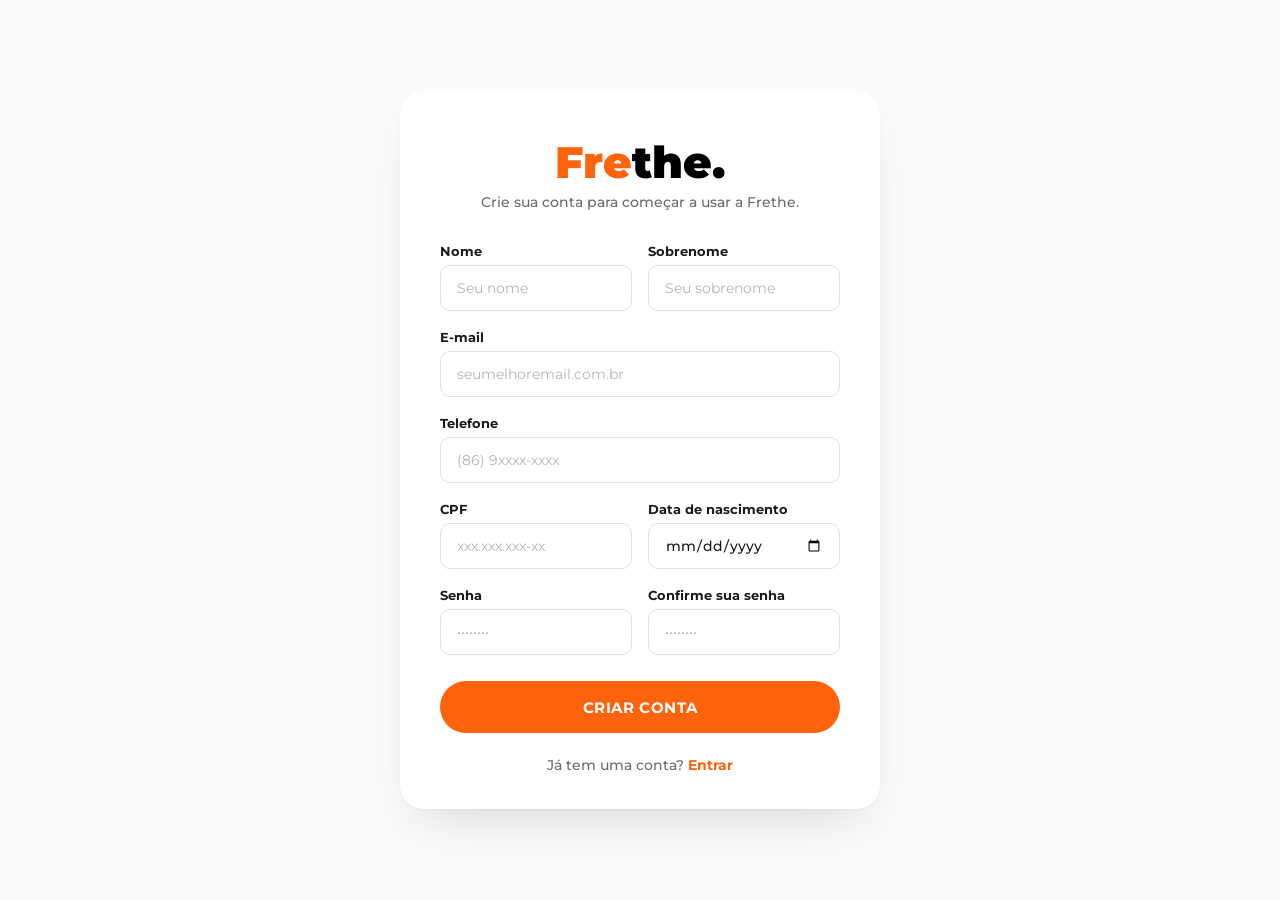
==== cadastrocli.html @ cb432bbd "Add files via upload" ====
<!DOCTYPE html>
<html lang="pt-BR">
<head>
    <meta charset="UTF-8">
    <meta http-equiv="X-UA-Compatible" content="IE=edge">
    <meta name="viewport" content="width=device-width, initial-scale=1.0">
    <link rel="preconnect" href="https://fonts.googleapis.com">
    <link rel="preconnect" href="https://fonts.gstatic.com" crossorigin>
    <link href="https://fonts.googleapis.com/css2?family=Montserrat:ital,wght@0,500;0,600;0,700;0,800;1,100;1,400;1,500;1,600;1,800;1,900&display=swap" rel="stylesheet">
    <link rel="stylesheet" href="cadastrocli.css">
    <title>Cadastro — Frethe.</title>
</head>
<body>
    <div class="container">
        <div class="card">
            <h2 class="title">Fre<span>the.</span></h2>
            <p class="subtitle">Crie sua conta para começar a usar a Frethe.</p>

            <form class="form">
                <div class="grid-2">
                    <div class="field">
                        <label for="nome">Nome</label>
                        <input class="campo" id="nome" name="nome" type="text" placeholder="Seu nome" required>
                    </div>
                    <div class="field">
                        <label for="sobrenome">Sobrenome</label>
                        <input class="campo" id="sobrenome" name="sobrenome" type="text" placeholder="Seu sobrenome" required>
                    </div>
                </div>

                <div class="field">
                    <label for="email">E-mail</label>
                    <input class="campo" id="email" name="email" type="email" placeholder="seumelhoremail.com.br" required>
                </div>

                <div class="field">
                    <label for="telefone">Telefone</label>
                    <input class="campo" id="telefone" name="telefone" type="tel" placeholder="(86) 9xxxx-xxxx" required>
                </div>

                <div class="grid-2">
                    <div class="field">
                        <label for="cpf">CPF</label>
                        <input class="campo" id="cpf" name="cpf" type="text" placeholder="xxx.xxx.xxx-xx" maxlength="14" required>
                    </div>
                    <div class="field">
                        <label for="nascimento">Data de nascimento</label>
                        <input class="campo" id="nascimento" name="nascimento" type="date" required>
                    </div>
                </div>

                <div class="grid-2">
                    <div class="field">
                        <label for="senha">Senha</label>
                        <input class="campo" id="senha" name="senha" type="password" placeholder="••••••••" required>
                    </div>
                    <div class="field">
                        <label for="confirmarSenha">Confirme sua senha</label>
                        <input class="campo" id="confirmarSenha" name="confirmarSenha" type="password" placeholder="••••••••" required>
                    </div>
                </div>

                <button type="submit" class="buttonCriar">CRIAR CONTA</button>
            </form>

            <p class="login-link">Já tem uma conta? <a href="login.html">Entrar</a></p>
        </div>
    </div>
</body>
</html>
---- cadastrocli.css ----
*{
    list-style: none;
    text-decoration: none;
    box-sizing: border-box;
    font-family: 'Montserrat', sans-serif;
    margin: 0;
    padding: 0;
}

body{
    background-color: #FAFAF9;
    min-height: 100vh;
    display: flex;
    align-items: center;
    justify-content: center;
    padding: 40px 16px;
}

.container{
    width: 100%;
    display: flex;
    justify-content: center;
}

.card{
    width: 100%;
    max-width: 480px;
    background: #ffffff;
    border-radius: 24px;
    padding: 44px 40px 36px;
    box-shadow: 0 1px 2px rgba(0,0,0,0.04), 0 24px 48px -20px rgba(0,0,0,0.15);
    text-align: center;
}

.title{
    font-size: 44px;
    font-weight: 900;
    color: rgb(255,99,11);
    margin-bottom: 4px;
}
.title span{
    color: #000;
}

.subtitle{
    font-size: 14px;
    font-weight: 500;
    color: #6b6b6b;
    margin-bottom: 32px;
}

.form{
    text-align: left;
}

.grid-2{
    display: grid;
    grid-template-columns: 1fr 1fr;
    gap: 16px;
}

.field{
    margin-bottom: 18px;
}

.field label{
    display: block;
    font-size: 13px;
    font-weight: 700;
    color: #1a1a1a;
    margin-bottom: 6px;
}

.campo{
    width: 100%;
    height: 46px;
    padding: 0 16px;
    font-size: 14px;
    font-weight: 500;
    color: #1a1a1a;
    background-color: #fff;
    border: 1.5px solid #E4E1D9;
    border-radius: 10px;
    transition: border-color .2s ease, box-shadow .2s ease;
}

.campo::placeholder{
    color: #B5B5B5;
    font-weight: 400;
}

.campo:focus{
    outline: none;
    border-color: rgb(255,99,11);
    box-shadow: 0 0 0 3px rgba(255,99,11,0.15);
}

.buttonCriar{
    width: 100%;
    height: 52px;
    margin-top: 8px;
    background-color: rgb(255,99,11);
    color: #fff;
    font-size: 15px;
    font-weight: 700;
    letter-spacing: .04em;
    border: none;
    border-radius: 3rem;
    cursor: pointer;
    transition: background-color .3s ease, transform .2s ease;
}

.buttonCriar:hover{
    background-color: #000;
    transform: translateY(-2px);
}

.login-link{
    margin-top: 24px;
    font-size: 13.5px;
    font-weight: 500;
    color: #6b6b6b;
}

.login-link a{
    color: rgb(255,99,11);
    font-weight: 700;
}

.login-link a:hover{
    color: #000;
}

@media (max-width: 480px){
    .card{ padding: 32px 22px 28px; border-radius: 18px; }
    .title{ font-size: 36px; }
    .grid-2{ grid-template-columns: 1fr; gap: 0; }
}
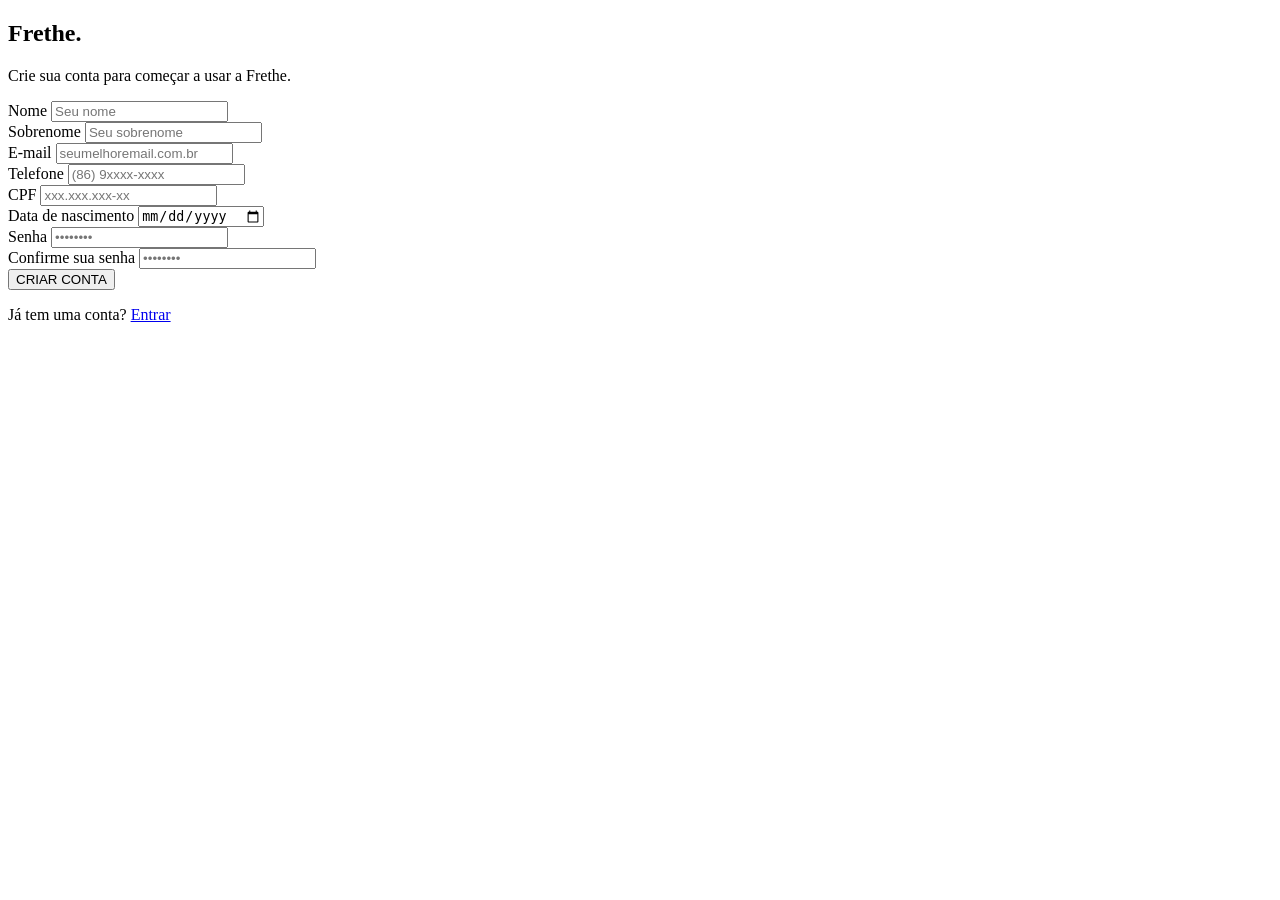
==== commit 42a6f1af: "Add files via upload" ====
--- a/cadastrocli.html
+++ b/cadastrocli.html
@@ -4,10 +4,8 @@
     <meta charset="UTF-8">
     <meta http-equiv="X-UA-Compatible" content="IE=edge">
     <meta name="viewport" content="width=device-width, initial-scale=1.0">
-    <link rel="preconnect" href="https://fonts.googleapis.com">
-    <link rel="preconnect" href="https://fonts.gstatic.com" crossorigin>
+    <link rel="stylesheet" href="css/cadastrocli.css">
     <link href="https://fonts.googleapis.com/css2?family=Montserrat:ital,wght@0,500;0,600;0,700;0,800;1,100;1,400;1,500;1,600;1,800;1,900&display=swap" rel="stylesheet">
-    <link rel="stylesheet" href="cadastrocli.css">
     <title>Cadastro — Frethe.</title>
 </head>
 <body>
@@ -16,7 +14,7 @@
             <h2 class="title">Fre<span>the.</span></h2>
             <p class="subtitle">Crie sua conta para começar a usar a Frethe.</p>
 
-            <form class="form">
+            <form class="form" id="formCadastroCliente">
                 <div class="grid-2">
                     <div class="field">
                         <label for="nome">Nome</label>
@@ -66,5 +64,19 @@
             <p class="login-link">Já tem uma conta? <a href="login.html">Entrar</a></p>
         </div>
     </div>
+
+    <script>
+        // Site estático (GitHub Pages) — sem backend. Redirecionamento só de demonstração.
+        document.getElementById('formCadastroCliente').addEventListener('submit', function (e) {
+            e.preventDefault();
+            const senha = document.getElementById('senha').value;
+            const confirmar = document.getElementById('confirmarSenha').value;
+            if (senha !== confirmar) {
+                alert('As senhas não coincidem.');
+                return;
+            }
+            window.location.href = 'sucesso.html';
+        });
+    </script>
 </body>
 </html>
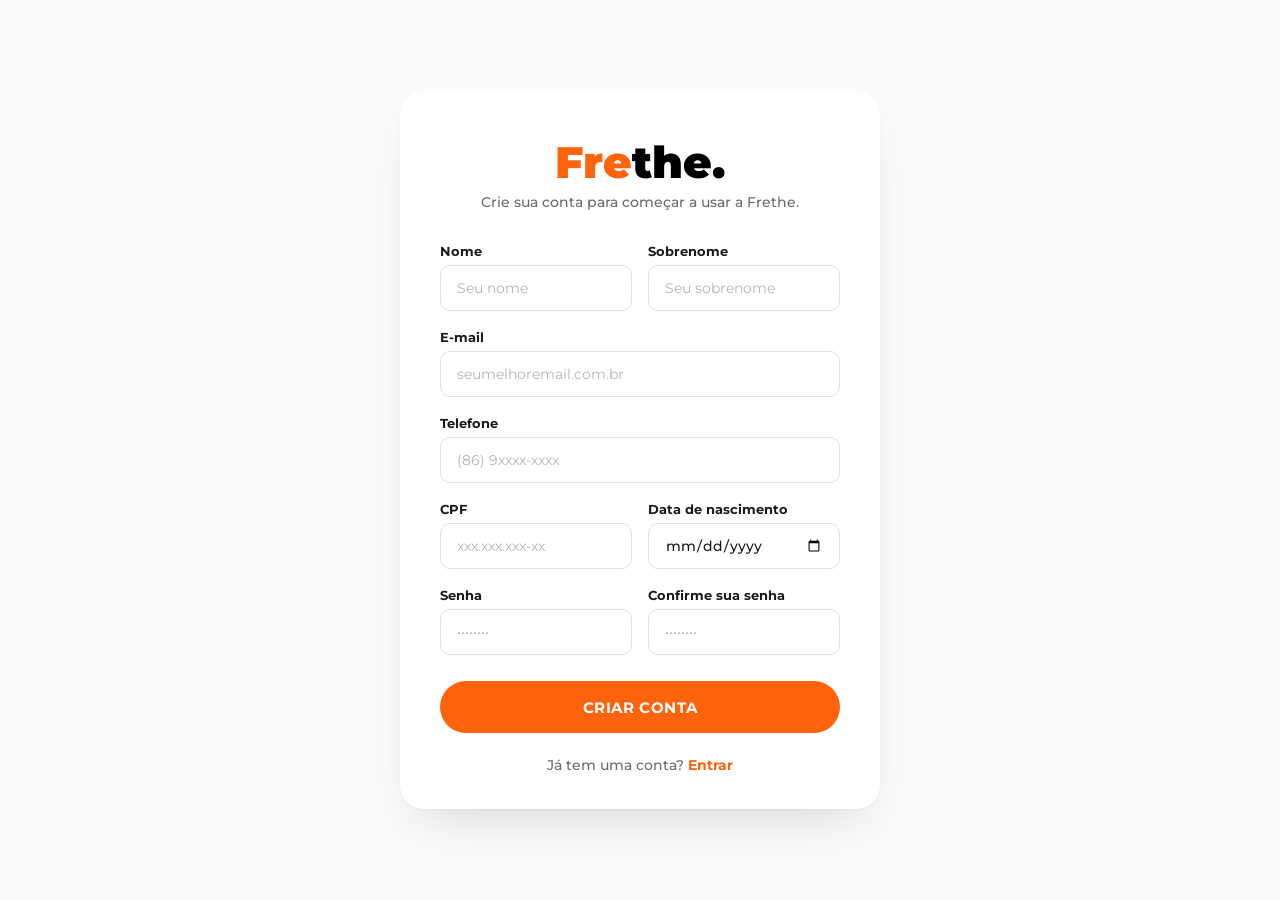
==== commit a47e5c6c: "Update cadastrocli.html" ====
--- a/cadastrocli.html
+++ b/cadastrocli.html
@@ -4,7 +4,7 @@
     <meta charset="UTF-8">
     <meta http-equiv="X-UA-Compatible" content="IE=edge">
     <meta name="viewport" content="width=device-width, initial-scale=1.0">
-    <link rel="stylesheet" href="css/cadastrocli.css">
+    <link rel="stylesheet" href="cadastrocli.css">
     <link href="https://fonts.googleapis.com/css2?family=Montserrat:ital,wght@0,500;0,600;0,700;0,800;1,100;1,400;1,500;1,600;1,800;1,900&display=swap" rel="stylesheet">
     <title>Cadastro — Frethe.</title>
 </head>
--- a/cadastrocli.css
+++ b/cadastrocli.css
@@ -0,0 +1,138 @@
+*{
+    list-style: none;
+    text-decoration: none;
+    box-sizing: border-box;
+    font-family: 'Montserrat', sans-serif;
+    margin: 0;
+    padding: 0;
+}
+
+body{
+    background-color: #FAFAF9;
+    min-height: 100vh;
+    display: flex;
+    align-items: center;
+    justify-content: center;
+    padding: 40px 16px;
+}
+
+.container{
+    width: 100%;
+    display: flex;
+    justify-content: center;
+}
+
+.card{
+    width: 100%;
+    max-width: 480px;
+    background: #ffffff;
+    border-radius: 24px;
+    padding: 44px 40px 36px;
+    box-shadow: 0 1px 2px rgba(0,0,0,0.04), 0 24px 48px -20px rgba(0,0,0,0.15);
+    text-align: center;
+}
+
+.title{
+    font-size: 44px;
+    font-weight: 900;
+    color: rgb(255,99,11);
+    margin-bottom: 4px;
+}
+.title span{
+    color: #000;
+}
+
+.subtitle{
+    font-size: 14px;
+    font-weight: 500;
+    color: #6b6b6b;
+    margin-bottom: 32px;
+}
+
+.form{
+    text-align: left;
+}
+
+.grid-2{
+    display: grid;
+    grid-template-columns: 1fr 1fr;
+    gap: 16px;
+}
+
+.field{
+    margin-bottom: 18px;
+}
+
+.field label{
+    display: block;
+    font-size: 13px;
+    font-weight: 700;
+    color: #1a1a1a;
+    margin-bottom: 6px;
+}
+
+.campo{
+    width: 100%;
+    height: 46px;
+    padding: 0 16px;
+    font-size: 14px;
+    font-weight: 500;
+    color: #1a1a1a;
+    background-color: #fff;
+    border: 1.5px solid #E4E1D9;
+    border-radius: 10px;
+    transition: border-color .2s ease, box-shadow .2s ease;
+}
+
+.campo::placeholder{
+    color: #B5B5B5;
+    font-weight: 400;
+}
+
+.campo:focus{
+    outline: none;
+    border-color: rgb(255,99,11);
+    box-shadow: 0 0 0 3px rgba(255,99,11,0.15);
+}
+
+.buttonCriar{
+    width: 100%;
+    height: 52px;
+    margin-top: 8px;
+    background-color: rgb(255,99,11);
+    color: #fff;
+    font-size: 15px;
+    font-weight: 700;
+    letter-spacing: .04em;
+    border: none;
+    border-radius: 3rem;
+    cursor: pointer;
+    transition: background-color .3s ease, transform .2s ease;
+}
+
+.buttonCriar:hover{
+    background-color: #000;
+    transform: translateY(-2px);
+}
+
+.login-link{
+    margin-top: 24px;
+    font-size: 13.5px;
+    font-weight: 500;
+    color: #6b6b6b;
+}
+
+.login-link a{
+    color: rgb(255,99,11);
+    font-weight: 700;
+}
+
+.login-link a:hover{
+    color: #000;
+}
+
+@media (max-width: 480px){
+    .card{ padding: 32px 22px 28px; border-radius: 18px; }
+    .title{ font-size: 36px; }
+    .grid-2{ grid-template-columns: 1fr; gap: 0; }
+}
